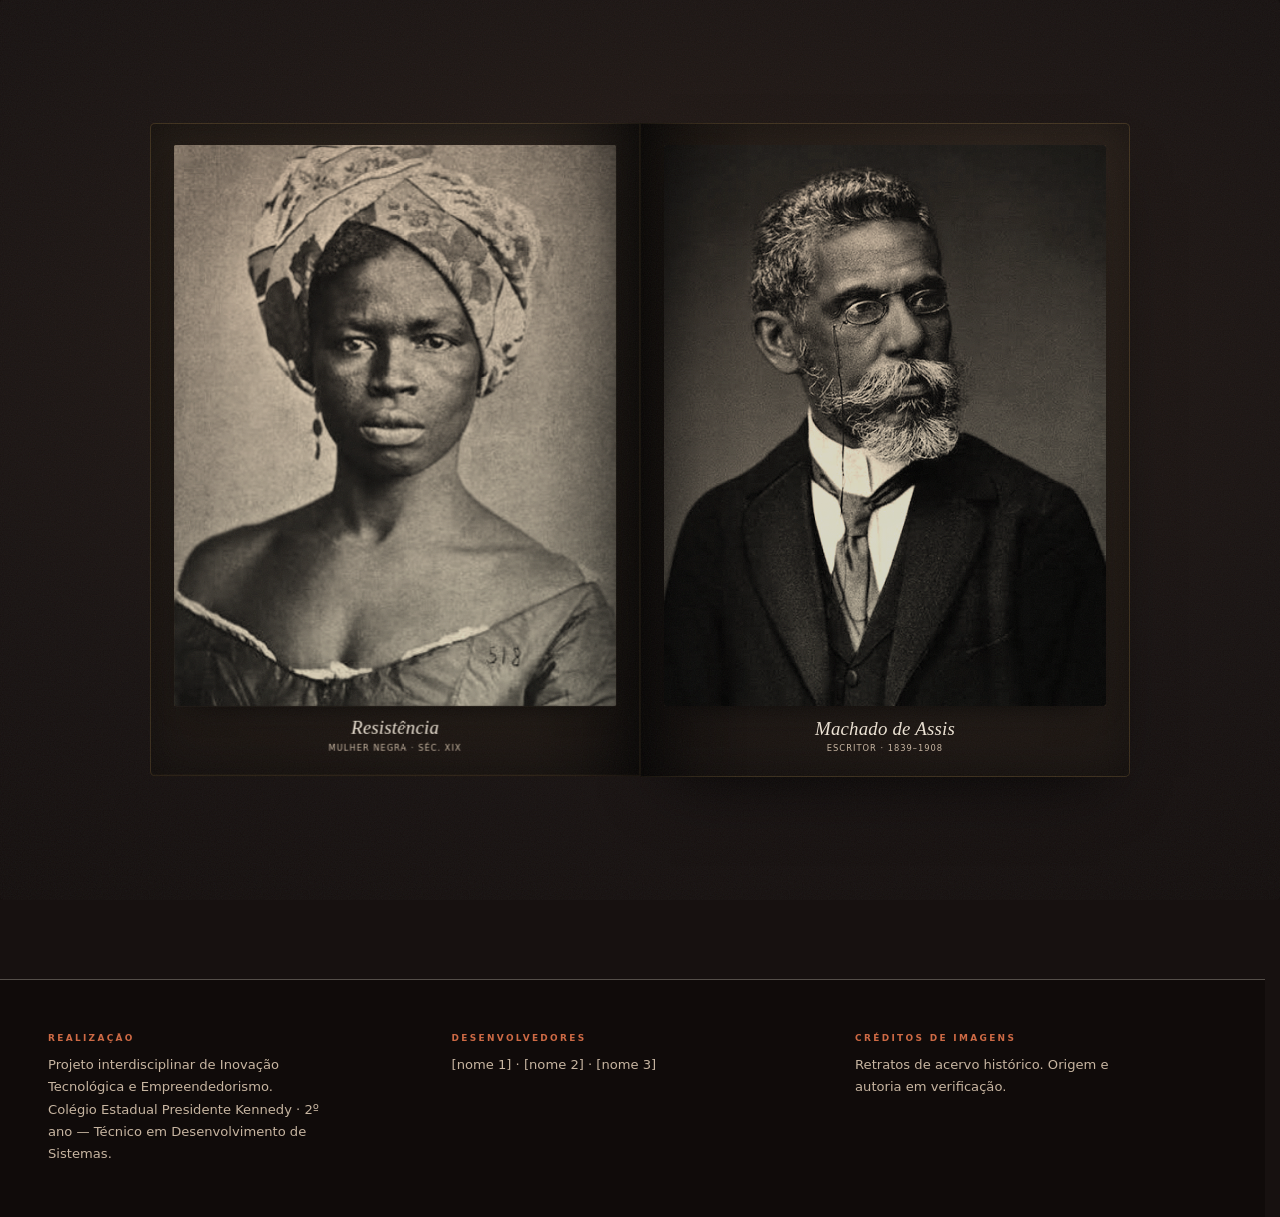
==== index.html @ 30e1b776 "Add files via upload" ====
<!DOCTYPE html>
<html lang="pt-BR">
<head>
  <meta charset="utf-8">
  <meta name="viewport" content="width=device-width, initial-scale=1">
  <title>Sobre Etnias — Memória, diversidade e conhecimento</title>
  <meta name="description" content="Protótipo web educativo do Colégio Estadual Presidente Kennedy sobre protagonismo negro e indígena, cultura, conhecimento e letramento racial.">
  <meta name="theme-color" content="#171110">
  <link rel="stylesheet" href="style.css">
  <link rel="preload" as="image" href="assets/personalidades/mulher-negra-sec-xix.jpg">
  <link rel="preload" as="image" href="assets/personalidades/machado-de-assis.jpg">
  <noscript>
    <style>.entrada{display:none!important}.pagina{opacity:1!important;transform:none!important}</style>
  </noscript>
</head>
<body>

  <!-- ==========================================================
       TELA DE ENTRADA — "abrir o arquivo"
       Camadas: painéis (fundo) < conteúdo < grão de papel
       ========================================================== -->
  <div class="entrada" id="entrada" role="dialog" aria-modal="true" aria-label="Sobre Etnias — tela de entrada" aria-busy="true">

    <div class="entrada__painel entrada__painel--esq" aria-hidden="true"></div>
    <div class="entrada__painel entrada__painel--dir" aria-hidden="true"></div>

    <!-- ETAPA 1 · o fólio se abre em duas folhas -->
    <div class="folio" id="folio" aria-hidden="true">
      <div class="folio__cena">
        <div class="folio__volume">

          <!-- Página direita: aparece quando a capa vira -->
          <div class="folio__pagina folio__pagina--dir">
            <figure class="prancha">
              <div class="prancha__moldura">
                <img class="prancha__img" src="assets/personalidades/machado-de-assis.jpg"
                     width="492" height="624" alt="" decoding="async">
                <span class="prancha__tinta" aria-hidden="true"></span>
              </div>
              <figcaption class="prancha__legenda">
                <span class="prancha__nome">Machado de Assis</span>
                <span class="prancha__nota">Escritor · 1839–1908</span>
              </figcaption>
            </figure>
          </div>

          <!-- Segunda folha: a guarda -->
          <div class="folio__folha folio__folha--guarda">
            <div class="folio__face folio__face--frente">
              <span class="guarda__marca">Sobre Etnias</span>
              <span class="guarda__filete" aria-hidden="true"></span>
              <span class="guarda__lema">Memória · Diversidade · Conhecimento</span>
            </div>
            <div class="folio__face folio__face--verso">
              <figure class="prancha">
                <div class="prancha__moldura">
                  <img class="prancha__img" src="assets/personalidades/mulher-negra-sec-xix.jpg"
                       width="358" height="558" alt="" decoding="async">
                  <span class="prancha__tinta" aria-hidden="true"></span>
                </div>
                <figcaption class="prancha__legenda">
                  <span class="prancha__nome">Resistência</span>
                  <span class="prancha__nota">Mulher negra · séc. XIX</span>
                </figcaption>
              </figure>
            </div>
          </div>

          <!-- Primeira folha: a capa -->
          <div class="folio__folha folio__folha--capa">
            <div class="folio__face folio__face--frente">
              <span class="capa__emblema" aria-hidden="true">
                <svg viewBox="0 0 48 48" focusable="false">
                  <path d="M7 41V22.5a17 17 0 0 1 34 0V41" fill="none" stroke="currentColor" stroke-width="1.6" stroke-linecap="round"/>
                  <path d="M13 41h22" fill="none" stroke="currentColor" stroke-width="1.6" stroke-linecap="round"/>
                  <circle cx="17.5" cy="30.5" r="1.7" fill="currentColor"/>
                  <circle cx="24" cy="26" r="2.4" fill="currentColor"/>
                  <circle cx="30.5" cy="30.5" r="1.7" fill="currentColor"/>
                </svg>
              </span>
              <span class="capa__titulo">Sobre<em>Etnias</em></span>
              <span class="capa__filete" aria-hidden="true"></span>
              <span class="capa__selo">Acervo educativo · ERER 2026</span>
            </div>
            <div class="folio__face folio__face--verso"></div>
          </div>

        </div>
      </div>
    </div>

    <div class="entrada__conteudo">

      <p class="entrada__selo">
        <span>Colégio Estadual Presidente Kennedy</span>
        <span class="entrada__selo-sep" aria-hidden="true">·</span>
        <span>ERER&nbsp;2026</span>
      </p>

      <div class="marca">
        <span class="marca__anel" aria-hidden="true"></span>

        <p class="marca__titulo" aria-hidden="true">
          <span class="marca__linha">
            <span class="letra" style="--i:0">S</span><span class="letra" style="--i:1">o</span><span class="letra" style="--i:2">b</span><span class="letra" style="--i:3">r</span><span class="letra" style="--i:4">e</span>
          </span>
          <span class="marca__linha marca__linha--destaque">
            <span class="letra" style="--i:5">E</span><span class="letra" style="--i:6">t</span><span class="letra" style="--i:7">n</span><span class="letra" style="--i:8">i</span><span class="letra" style="--i:9">a</span><span class="letra" style="--i:10">s</span>
          </span>
        </p>

        <span class="marca__filete" aria-hidden="true"></span>
        <p class="marca__lema">Memória&nbsp;·&nbsp;Diversidade&nbsp;·&nbsp;Conhecimento</p>
      </div>

      <div class="palco">

        <figure class="retrato retrato--esq" style="--dz:1.15">
          <div class="retrato__quadro">
            <img
              class="retrato__img"
              src="assets/personalidades/mulher-negra-sec-xix.jpg"
              width="358" height="558"
              alt="Retrato de estúdio de uma mulher negra não identificada, do século XIX.">
            <span class="retrato__tinta" aria-hidden="true"></span>
          </div>
          <figcaption class="retrato__legenda">
            <span class="retrato__nome">Resistência</span>
            <span class="retrato__detalhe">Mulher negra · séc. XIX</span>
          </figcaption>
        </figure>

        <figure class="retrato retrato--dir" style="--dz:.55">
          <div class="retrato__quadro">
            <img
              class="retrato__img"
              src="assets/personalidades/machado-de-assis.jpg"
              width="492" height="624"
              alt="Retrato do escritor Machado de Assis, de óculos e bigode, em traje formal.">
            <span class="retrato__tinta" aria-hidden="true"></span>
          </div>
          <figcaption class="retrato__legenda">
            <span class="retrato__nome">Machado de Assis</span>
            <span class="retrato__detalhe">Escritor · 1839–1908</span>
          </figcaption>
        </figure>

      </div>

      <div class="entrada__acoes">
        <button class="botao" id="btn-entrar" type="button">
          <span class="botao__texto">Explorar o acervo</span>
          <svg class="botao__seta" width="22" height="10" viewBox="0 0 22 10" fill="none" aria-hidden="true" focusable="false">
            <path d="M0 5h20M16 1l4 4-4 4" stroke="currentColor" stroke-width="1.4" stroke-linecap="round" stroke-linejoin="round"/>
          </svg>
        </button>
        <button class="pular" id="btn-pular" type="button">Pular introdução</button>
      </div>

    </div>

    <div class="entrada__grao" aria-hidden="true"></div>
  </div>

  <!-- ==========================================================
       PÁGINA
       ========================================================== -->
  <div class="pagina" id="pagina">

    <header class="cabecalho">
      <div class="assinatura">
        <span class="assinatura__simbolo" aria-hidden="true">
          <svg viewBox="0 0 48 48" width="46" height="46" role="presentation" focusable="false">
            <path d="M7 41V22.5a17 17 0 0 1 34 0V41" fill="none" stroke="currentColor" stroke-width="2.1" stroke-linecap="round"/>
            <path d="M13 41h22" fill="none" stroke="currentColor" stroke-width="2.1" stroke-linecap="round"/>
            <circle cx="17.5" cy="30.5" r="2" fill="currentColor"/>
            <circle cx="24" cy="26" r="2.8" fill="currentColor"/>
            <circle cx="30.5" cy="30.5" r="2" fill="currentColor"/>
          </svg>
        </span>
        <div class="assinatura__texto">
          <h1 class="assinatura__nome">Sobre Etnias</h1>
          <p class="assinatura__descritor">Acervo educativo · ERER</p>
        </div>
      </div>
      <p class="cabecalho__meta">Colégio Estadual Presidente Kennedy<span class="cabecalho__ano">2026</span></p>
    </header>
<main id="conteudo">

      <section class="heroi" id="inicio" aria-labelledby="titulo-inicio">
        <p class="rotulo">Início</p>

        <h2 class="heroi__titulo" id="titulo-inicio" tabindex="-1">
          Memória, diversidade e conhecimento em <em>diálogo</em>
        </h2>

        <p class="heroi__texto">
          O Sobre Etnias reúne trajetórias, saberes e conceitos das relações étnico-raciais
          em um acervo digital feito para consultar, aprender e revisitar. Aqui, o
          protagonismo negro e indígena está no centro da narrativa — com fontes
          identificadas, linguagem acessível e respeito à diversidade de cada povo e
          comunidade.
        </p>

        <ul class="indice" aria-label="Seções do acervo">
          <li class="indice__item"><span class="indice__numero" aria-hidden="true">01</span><a class="indice__nome" href="protagonismo.html">Protagonismo e História</a><span class="indice__status">explorar</span></li>
          <li class="indice__item"><span class="indice__numero" aria-hidden="true">02</span><a class="indice__nome" href="cultura.html">Cultura e Conhecimento</a><span class="indice__status">explorar</span></li>
          <li class="indice__item"><span class="indice__numero" aria-hidden="true">03</span><a class="indice__nome" href="glossario.html">Aprendizado · glossário</a><span class="indice__status">pesquisar</span></li>
          <li class="indice__item"><span class="indice__numero" aria-hidden="true">04</span><a class="indice__nome" href="quiz.html">Quiz</a><span class="indice__status">participar</span></li>
        </ul>
      </section>

    </main>

    <footer class="rodape">
      <div class="rodape__bloco">
        <p class="rodape__titulo">Realização</p>
        <p class="rodape__texto">
          Projeto interdisciplinar de Inovação Tecnológica e Empreendedorismo.<br>
          Colégio Estadual Presidente Kennedy · 2º ano — Técnico em Desenvolvimento de Sistemas.
        </p>
      </div>
      <div class="rodape__bloco">
        <p class="rodape__titulo">Desenvolvedores</p>
        <p class="rodape__texto">[nome 1] · [nome 2] · [nome 3]</p>
      </div>
      <div class="rodape__bloco">
        <p class="rodape__titulo">Créditos de imagens</p>
        <p class="rodape__texto">
          Retratos de acervo histórico. Origem e autoria em verificação.
        </p>
      </div>
    </footer>

  </div>

  <script src="script.js" defer></script>
</body>
</html>
---- style.css ----
/* ============================================================
   SOBRE ETNIAS — folha de estilo
   Projeto ERER · Colégio Estadual Presidente Kennedy
   ------------------------------------------------------------
   1. Tokens de design
   2. Base e acessibilidade
   3. Abertura do fólio (etapa 1)
   4. Tela de entrada (layout)
   5. Tela de entrada (movimento)
   6. Cabeçalho e página
   7. Responsivo
   8. Movimento reduzido
   ============================================================ */

/* ------------------------------------------------------------
   1. TOKENS
   ------------------------------------------------------------ */
:root {
  /* Cores — paleta editorial e cultural, tema escuro e sóbrio */
  --cor-fundo:        #171110;  /* marrom-carvão (fundo principal) */
  --cor-fundo-alto:   #221A16;  /* luz do gradiente */
  --cor-fundo-baixo:  #100B0A;  /* sombra / rodapé */
  --cor-superficie:   #2A211C;
  --cor-texto:        #F2E8D9;  /* creme (texto principal) */
  --cor-texto-suave:  #C7B5A1;  /* areia (texto secundário) */
  --cor-destaque:     #CE6A45;  /* terracota sóbria, clareada para o escuro */
  --cor-destaque-esc: #A9502C;  /* terracota profunda (estados) */
  --cor-ouro:         #C09555;  /* ouro queimado */
  --cor-ouro-claro:   #E0C892;
  --cor-verde:        #2C6152;
  --cor-linha:        rgba(242, 232, 217, .14);
  --cor-linha-forte:  rgba(242, 232, 217, .30);

  /* Tipografia */
  --fonte-titulo: "Bodoni MT", Didot, "Playfair Display", Georgia, "Times New Roman", serif;
  --fonte-corpo:  "Segoe UI", system-ui, -apple-system, "Helvetica Neue", Arial, sans-serif;

  /* Medidas */
  --gutter: clamp(1.1rem, 4vw, 3rem);
  --raio-arco: 999px 999px 10px 10px;

  /* Sombras — base preta, para leitura no fundo escuro */
  --sombra-baixa: 0 1px 2px rgba(0, 0, 0, .45), 0 16px 36px -22px rgba(0, 0, 0, .9);
  --sombra-alta:  0 2px 5px rgba(0, 0, 0, .5), 0 36px 68px -30px rgba(0, 0, 0, .95);

  /* Movimento */
  --ease-saida:   cubic-bezier(.19, 1, .22, 1);
  --ease-cortina: cubic-bezier(.76, 0, .24, 1);
  --ease-folha:   cubic-bezier(.55, .06, .26, 1);

  /* Textura de papel (SVG embutido, sem dependência externa) */
  --grao: url("data:image/svg+xml,%3Csvg xmlns='http://www.w3.org/2000/svg' width='160' height='160'%3E%3Cfilter id='g'%3E%3CfeTurbulence type='fractalNoise' baseFrequency='0.85' numOctaves='4' stitchTiles='stitch'/%3E%3C/filter%3E%3Crect width='160' height='160' filter='url(%23g)'/%3E%3C/svg%3E");
}

/* ------------------------------------------------------------
   2. BASE
   ------------------------------------------------------------ */
*,
*::before,
*::after { box-sizing: border-box; }

html {
  -webkit-text-size-adjust: 100%;
  scrollbar-gutter: stable;
  scroll-behavior: smooth;
  color-scheme: dark;
}

body {
  margin: 0;
  background: var(--cor-fundo);
  color: var(--cor-texto);
  font-family: var(--fonte-corpo);
  font-size: clamp(1rem, .96rem + .2vw, 1.075rem);
  line-height: 1.65;
  overflow-x: clip;
  -webkit-font-smoothing: antialiased;
  text-rendering: optimizeLegibility;
}

body.travado { overflow: hidden; }

img { max-width: 100%; height: auto; }

p { margin: 0 0 1em; }

/* Seleção de texto legível sobre terracota */
::selection {
  background: rgba(206, 106, 69, .42);
  color: var(--cor-texto);
}

/* Foco visível e consistente em toda a aplicação */
:where(a, button, [tabindex]):focus-visible {
  outline: 2px solid var(--cor-destaque);
  outline-offset: 3px;
  border-radius: 3px;
}

/* A entrada (etapa 2) só entra em cena quando o fólio termina de
   abrir. Até lá, as animações ficam paradas no primeiro quadro. */
.entrada:not(.is-pronta) .entrada__conteudo,
.entrada:not(.is-pronta) .entrada__conteudo *,
.entrada:not(.is-pronta) .marca__anel::after {
  animation-play-state: paused;
}

/* ------------------------------------------------------------
   3. ABERTURA DO FÓLIO — ETAPA 1
   ------------------------------------------------------------ */
/* Palco do fólio — fundo opaco que cobre a entrada até a abertura */
.folio {
  position: absolute;
  inset: 0;
  z-index: 6;
  display: grid;
  place-items: center;
  padding: clamp(.75rem, 3vh, 2.25rem) var(--gutter);
  overflow: hidden;
  background:
    radial-gradient(115% 90% at 50% 36%,
      #251B16 0%,
      var(--cor-fundo) 54%,
      var(--cor-fundo-baixo) 100%);
  perspective: 3000px;
  perspective-origin: 50% 44%;
  cursor: pointer;
  transition:
    opacity .55s ease,
    filter .55s ease,
    transform .55s var(--ease-saida);
}

.folio[hidden] { display: none; }

.folio.is-fora {
  opacity: 0;
  filter: blur(4px);
  transform: scale(1.035);
  pointer-events: none;
}

/* O volume fechado nasce centralizado; ao abrir, o espalhamento
   (duas páginas) desliza para o centro da tela. */
.folio__cena {
  position: relative;
  width: min(92vw, 980px, 118vh);
  aspect-ratio: 3 / 2;
  translate: -25% 0;
  transform-style: preserve-3d;
  opacity: 0;
  animation: folio-surge .7s var(--ease-saida) .05s forwards;
  transition: translate 1.05s var(--ease-saida);
}

.folio.is-abrindo .folio__cena { translate: 0 0; }

@keyframes folio-surge {
  from { opacity: 0; }
  to   { opacity: 1; }
}

.folio__volume {
  position: absolute;
  inset: 0;
  transform-style: preserve-3d;
}

/* Página direita — o miolo que fica exposto */
.folio__pagina--dir {
  position: absolute;
  top: 0;
  bottom: 0;
  left: 50%;
  width: 50%;
  overflow: hidden;
  border-radius: 0 5px 5px 0;
  background:
    radial-gradient(120% 100% at 76% 10%,
      #2B211A 0%,
      #201812 58%,
      #18120F 100%);
  box-shadow:
    inset 0 0 0 1px rgba(192, 149, 85, .22),
    inset 0 0 46px rgba(0, 0, 0, .45),
    0 30px 60px -30px rgba(0, 0, 0, .95);
}

/* Sombra da lombada, à esquerda da página direita */
.folio__pagina--dir::before {
  content: "";
  position: absolute;
  inset: 0 auto 0 0;
  width: 22%;
  z-index: 3;
  background: linear-gradient(90deg,
      rgba(0, 0, 0, .66),
      rgba(0, 0, 0, .18) 56%,
      transparent);
  pointer-events: none;
}

/* ------------------------------------------------------------
   As duas folhas
   ------------------------------------------------------------ */
.folio__folha {
  position: absolute;
  top: 0;
  bottom: 0;
  left: 50%;
  width: 50%;
  transform-origin: left center;
  transform-style: preserve-3d;
  transition: transform .85s var(--ease-folha);
  will-change: transform;
}

/* z próprio de cada folha: capa na frente quando fechada,
   guarda na frente depois de virada */
.folio__folha--guarda { transform: translateZ(3px) rotateY(0deg); }
.folio__folha--capa   { transform: translateZ(6px) rotateY(0deg); }

.folio.is-abrindo .folio__folha--capa {
  transform: translateZ(2px) rotateY(-180deg);
}

.folio.is-virando .folio__folha--guarda {
  transform: translateZ(6px) rotateY(-180deg);
}

.folio__face {
  position: absolute;
  inset: 0;
  overflow: hidden;
  -webkit-backface-visibility: hidden;
  backface-visibility: hidden;
}

.folio__face--frente { border-radius: 0 5px 5px 0; }
.folio__face--verso  { transform: rotateY(180deg); border-radius: 5px 0 0 5px; }

/* ------------------------------------------------------------
   Capa (couro e ouro)
   ------------------------------------------------------------ */
.folio__folha--capa .folio__face--frente {
  display: flex;
  flex-direction: column;
  align-items: center;
  justify-content: center;
  gap: clamp(.45rem, 1.6vh, 1.05rem);
  padding: 9%;
  text-align: center;
  border-radius: 3px 6px 6px 3px;
  background:
    radial-gradient(120% 90% at 32% 18%,
      #3A2A20 0%,
      #251A14 46%,
      #170F0C 100%);
  box-shadow:
    inset 0 0 0 1px rgba(192, 149, 85, .26),
    inset 0 0 80px rgba(0, 0, 0, .7),
    0 30px 60px -26px rgba(0, 0, 0, .95);
}

/* Lombada */
.folio__folha--capa .folio__face--frente::before {
  content: "";
  position: absolute;
  inset: 0 auto 0 0;
  width: 8%;
  background: linear-gradient(90deg,
      rgba(0, 0, 0, .62),
      rgba(0, 0, 0, .16) 62%,
      transparent);
  box-shadow: inset -1px 0 0 rgba(192, 149, 85, .22);
}

/* Corte das páginas (fore-edge) */
.folio__folha--capa .folio__face--frente::after {
  content: "";
  position: absolute;
  inset: 1.5% 0 1.5% auto;
  width: 4px;
  opacity: .55;
  background: repeating-linear-gradient(
    to bottom,
    rgba(242, 232, 217, .38) 0 1px,
    rgba(242, 232, 217, .04) 1px 3px);
}

.capa__emblema {
  display: grid;
  place-items: center;
  width: clamp(46px, 8.5vh, 72px);
  aspect-ratio: 1;
  border: 1px solid rgba(192, 149, 85, .45);
  border-radius: 50%;
  color: var(--cor-ouro-claro);
  box-shadow:
    inset 0 0 0 1px rgba(0, 0, 0, .4),
    0 0 26px rgba(192, 149, 85, .12);
}

.capa__emblema svg { width: 56%; height: 56%; }

.capa__titulo {
  display: flex;
  flex-direction: column;
  align-items: center;
  font-family: var(--fonte-titulo);
  font-size: clamp(1.5rem, 4.4vh, 2.8rem);
  line-height: .94;
  letter-spacing: -.02em;
  color: var(--cor-texto);
}

.capa__titulo em {
  font-style: italic;
  color: var(--cor-ouro-claro);
}

.capa__filete {
  width: clamp(56px, 26%, 128px);
  height: 1px;
  background: linear-gradient(90deg, transparent, var(--cor-ouro), transparent);
}

.capa__selo {
  font-size: clamp(.44rem, 1vh, .6rem);
  font-weight: 600;
  letter-spacing: .26em;
  text-transform: uppercase;
  color: var(--cor-texto-suave);
}

/* ------------------------------------------------------------
   Folha de guarda (página de rosto)
   ------------------------------------------------------------ */
.folio__folha--guarda .folio__face--frente {
  display: flex;
  flex-direction: column;
  align-items: center;
  justify-content: center;
  gap: clamp(.4rem, 1.4vh, .9rem);
  padding: 8%;
  text-align: center;
  border-radius: 3px 5px 5px 3px;
  background: radial-gradient(120% 100% at 26% 16%,
      #2A211A 0%,
      #201812 56%,
      #191310 100%);
  box-shadow:
    inset 0 0 0 1px rgba(192, 149, 85, .16),
    inset 0 0 60px rgba(0, 0, 0, .55);
}

.guarda__marca {
  font-family: var(--fonte-titulo);
  font-size: clamp(.85rem, 2.5vh, 1.45rem);
  letter-spacing: .02em;
  color: var(--cor-texto);
}

.guarda__filete {
  width: clamp(46px, 42%, 118px);
  height: 1px;
  background: linear-gradient(90deg, transparent, rgba(192, 149, 85, .7), transparent);
}

.guarda__lema {
  font-size: clamp(.4rem, .9vh, .54rem);
  font-weight: 600;
  letter-spacing: .22em;
  text-transform: uppercase;
  color: var(--cor-texto-suave);
}

/* Guarda-verso = página esquerda do espalhamento */
.folio__folha--guarda .folio__face--verso {
  background: radial-gradient(120% 100% at 70% 14%,
      #2A211A 0%,
      #201812 58%,
      #18120F 100%);
  box-shadow:
    inset 0 0 0 1px rgba(192, 149, 85, .22),
    inset 0 0 46px rgba(0, 0, 0, .45);
}

/* Sombra da lombada, à direita da página esquerda */
.folio__folha--guarda .folio__face--verso::after {
  content: "";
  position: absolute;
  inset: 0 0 0 auto;
  width: 22%;
  z-index: 3;
  background: linear-gradient(270deg,
      rgba(0, 0, 0, .62),
      rgba(0, 0, 0, .16) 56%,
      transparent);
  pointer-events: none;
}

/* Verso da capa — guarda interna com moldura discreta */
.folio__folha--capa .folio__face--verso {
  background: radial-gradient(120% 100% at 30% 18%,
      #241B15 0%,
      #1B1410 62%,
      #150F0C 100%);
  box-shadow: inset 0 0 0 1px rgba(192, 149, 85, .1);
}

.folio__folha--capa .folio__face--verso::before {
  content: "";
  position: absolute;
  inset: 6%;
  border: 1px solid rgba(192, 149, 85, .14);
}

/* ------------------------------------------------------------
   Prancha — o retrato impresso em cada página
   ------------------------------------------------------------ */
.prancha {
  position: absolute;
  inset: 0;
  display: grid;
  grid-template-rows: minmax(0, 1fr) auto;
  gap: clamp(.28rem, 1.1vh, .75rem);
  margin: 0;
  padding: clamp(.55rem, 2.4vh, 1.7rem) clamp(.5rem, 2.2vw, 1.5rem);
}

.prancha__moldura {
  position: relative;
  justify-self: stretch;
  width: 100%;
  min-height: 0;
  overflow: hidden;
  border-radius: 2px;
  background: var(--cor-superficie);
  box-shadow:
    inset 0 0 0 1px rgba(192, 149, 85, .42),
    0 14px 30px -18px rgba(0, 0, 0, .9);
}

.prancha__img {
  display: block;
  width: 100%;
  height: 100%;
  object-fit: cover;
  object-position: 50% 22%;
  filter: grayscale(1) sepia(.45) contrast(1.02) brightness(.9);
}

.prancha__tinta {
  position: absolute;
  inset: 0;
  background: linear-gradient(160deg, rgba(206, 106, 69, .48), rgba(44, 97, 82, .34));
  mix-blend-mode: multiply;
  opacity: .3;
  pointer-events: none;
}

.prancha__legenda {
  display: grid;
  justify-items: center;
  gap: .08rem;
  text-align: center;
  font-size: .52rem;
  letter-spacing: .18em;
  text-transform: uppercase;
  line-height: 1.4;
  color: var(--cor-texto-suave);
  opacity: 0;
  transform: translateY(6px);
  transition: opacity .6s ease, transform .6s var(--ease-saida);
}

.folio.is-aberto .prancha__legenda {
  opacity: 1;
  transform: none;
}

.prancha__nome {
  font-family: var(--fonte-titulo);
  font-style: italic;
  font-size: clamp(.82rem, 2.1vh, 1.18rem);
  letter-spacing: .01em;
  text-transform: none;
  color: var(--cor-texto);
}

.prancha__nota {
  font-size: clamp(.4rem, .95vh, .52rem);
  letter-spacing: .12em;
}

/* ------------------------------------------------------------
   4. TELA DE ENTRADA — LAYOUT
   ------------------------------------------------------------ */
.entrada {
  position: fixed;
  inset: 0;
  z-index: 100;
  display: grid;
  place-items: center;
  padding: clamp(1.25rem, 4vh, 3rem) var(--gutter);
  overflow: hidden;
  isolation: isolate;
}

/* O diálogo recebe foco programático apenas para anunciar a tela
   ao leitor de tela; o anel de foco não é necessário aqui. */
.entrada:focus { outline: none; }

.entrada[hidden] { display: none; }

/* Painéis da cortina. O gradiente é desenhado em escala de viewport
   inteira e recortado em cada metade, para que as duas se encontrem
   sem emenda no centro. */
.entrada__painel {
  position: absolute;
  top: 0;
  bottom: 0;
  width: calc(50% + 1px);
  background-color: var(--cor-fundo);
  background-image: radial-gradient(125% 95% at 50% 6%,
      var(--cor-fundo-alto) 0%,
      var(--cor-fundo) 44%,
      var(--cor-fundo-baixo) 100%);
  background-size: 100vw 100vh;
  background-repeat: no-repeat;
  will-change: transform;
}

.entrada__painel--esq {
  left: 0;
  background-position: left top;
}

.entrada__painel--dir {
  right: 0;
  background-position: right top;
}

/* Fio de ouro na emenda central */
.entrada__painel--esq::after {
  content: "";
  position: absolute;
  top: 8%;
  bottom: 8%;
  right: 0;
  width: 1px;
  background: linear-gradient(to bottom,
      transparent,
      rgba(192, 149, 85, .55) 22%,
      rgba(192, 149, 85, .55) 78%,
      transparent);
}

.entrada__conteudo {
  position: relative;
  z-index: 2;
  width: min(1180px, 100%);
  display: grid;
  grid-template-columns: auto minmax(0, 1fr) auto;
  grid-template-areas:
    "selo  selo  selo"
    "esq   marca dir"
    "acoes acoes acoes";
  align-items: center;
  justify-items: center;
  row-gap: clamp(1rem, 3vh, 2.4rem);
  column-gap: clamp(1rem, 4vw, 3.2rem);
  text-align: center;
}

/* Selo institucional */
.entrada__selo {
  grid-area: selo;
  display: flex;
  align-items: center;
  justify-content: center;
  gap: .65rem;
  margin: 0;
  font-size: clamp(.58rem, .52rem + .28vw, .7rem);
  font-weight: 600;
  letter-spacing: .26em;
  text-transform: uppercase;
  color: var(--cor-destaque);
  opacity: 0;
  animation: surgir .9s var(--ease-saida) .05s forwards;
}

.entrada__selo-sep { color: var(--cor-ouro); }

.entrada__selo span:first-child::before,
.entrada__selo span:last-child::after {
  content: "";
  display: inline-block;
  width: clamp(18px, 3vw, 46px);
  height: 1px;
  margin-inline: .65rem;
  vertical-align: middle;
  background: linear-gradient(90deg, transparent, var(--cor-ouro));
}

.entrada__selo span:last-child::after {
  background: linear-gradient(90deg, var(--cor-ouro), transparent);
}

/* Assinatura tipográfica */
.marca {
  grid-area: marca;
  position: relative;
  display: grid;
  justify-items: center;
  gap: .55rem;
  padding-block: .35rem;
}

.marca__anel {
  position: absolute;
  top: 50%;
  left: 50%;
  width: clamp(280px, 40vw, 520px);
  aspect-ratio: 1;
  translate: -50% -50%;
  border: 1px solid rgba(192, 149, 85, .3);
  border-radius: 50%;
  opacity: 0;
  animation: surgir 1.6s ease-out .15s forwards;
  pointer-events: none;
}

.marca__anel::before {
  content: "";
  position: absolute;
  inset: 11%;
  border: 1px solid var(--cor-linha);
  border-radius: 50%;
}

.marca__anel::after {
  content: "";
  position: absolute;
  inset: 24%;
  border: 1px dashed rgba(192, 149, 85, .28);
  border-radius: 50%;
  animation: girar 90s linear infinite;
}

.marca__titulo {
  position: relative;
  margin: 0;
  font-family: var(--fonte-titulo);
  font-weight: 400;
  font-size: clamp(3.1rem, 10.5vw, 8.25rem);
  line-height: .88;
  letter-spacing: -.025em;
  text-align: center;
}

/* Máscara de cada linha — as letras sobem por trás dela */
.marca__linha {
  display: block;
  overflow: hidden;
  padding-block: .045em;
  perspective: 700px;
}

.marca__linha--destaque {
  color: var(--cor-destaque);
  font-style: italic;
}

.letra {
  display: inline-block;
  transform-origin: 50% 100%;
  opacity: 0;
  transform: translateY(112%) rotateX(-58deg);
  animation: letra-sobe .98s var(--ease-saida) forwards;
  animation-delay: calc(var(--i) * 40ms + .1s);
  will-change: transform, opacity;
}

.marca__filete {
  display: block;
  width: min(230px, 56%);
  height: 1px;
  margin-top: .2rem;
  background: linear-gradient(90deg, transparent, var(--cor-ouro), transparent);
  transform: scaleX(0);
  animation: filete-abre .95s var(--ease-saida) .72s forwards;
}

.marca__lema {
  margin: 0;
  font-size: clamp(.58rem, .52rem + .26vw, .7rem);
  font-weight: 600;
  letter-spacing: .34em;
  text-transform: uppercase;
  color: var(--cor-texto-suave);
  opacity: 0;
  animation: surgir .9s var(--ease-saida) .82s forwards;
}

/* Palco 3D dos retratos.
   .palco usa display:contents para que os retratos ocupem as áreas
   "esq" e "dir" do grid da entrada. A perspectiva é aplicada no
   próprio retrato, junto com a rotação de paralaxe. */
.palco { display: contents; }

.retrato {
  margin: 0;
  width: clamp(132px, 16.5vw, 226px);
  display: grid;
  gap: .7rem;
  justify-items: center;
  translate: 0 var(--deslocamento, 0);
  /* Paralaxe 3D — variáveis escritas pelo JS (script.js) */
  transform:
    perspective(1400px)
    rotateY(calc(var(--px, 0) * 7deg))
    rotateX(calc(var(--py, 0) * -5deg))
    translateZ(calc(var(--dz, 0) * 11px));
  transition: transform .55s var(--ease-saida);
  will-change: transform;
}

.retrato--esq {
  grid-area: esq;
  --deslocamento: 14px;
}

.retrato--dir {
  grid-area: dir;
  --deslocamento: -10px;
}

.retrato__quadro {
  position: relative;
  width: 100%;
  aspect-ratio: 3 / 4;
  border-radius: var(--raio-arco);
  overflow: hidden;
  background: var(--cor-superficie);
  box-shadow: inset 0 0 0 1px rgba(242, 232, 217, .10), var(--sombra-alta);
  outline: 1px solid rgba(192, 149, 85, .45);
  outline-offset: 7px;
}

.retrato--esq .retrato__quadro {
  animation: retrato-entra 1.2s var(--ease-saida) .5s both;
}

.retrato--dir .retrato__quadro {
  animation: retrato-entra 1.2s var(--ease-saida) .6s both;
}

.retrato__img {
  display: block;
  width: 100%;
  height: 100%;
  object-fit: cover;
  object-position: 50% 26%;
  filter: grayscale(1) sepia(.42) contrast(1.03) brightness(.96);
  animation: revelar-foto 2.2s ease-out .62s forwards;
}

/* Véu terracota — dá o tom duotônico do retrato */
.retrato__tinta {
  position: absolute;
  inset: 0;
  background: linear-gradient(160deg, rgba(206, 106, 69, .5), rgba(44, 97, 82, .38));
  mix-blend-mode: multiply;
  opacity: .34;
  animation: tinta-sai 2.2s ease-out .62s forwards;
  pointer-events: none;
}

.retrato__legenda {
  display: grid;
  gap: .12rem;
  width: 100%;
  font-size: .56rem;
  letter-spacing: .2em;
  text-transform: uppercase;
  color: var(--cor-texto-suave);
  line-height: 1.45;
}

.retrato__nome {
  font-family: var(--fonte-titulo);
  font-style: italic;
  font-size: clamp(.92rem, .86rem + .3vw, 1.06rem);
  letter-spacing: .01em;
  text-transform: none;
  color: var(--cor-texto);
}

.retrato__detalhe {
  display: block;
  margin-inline: auto;
  font-size: .53rem;
  letter-spacing: .13em;
}

/* Ações */
.entrada__acoes {
  grid-area: acoes;
  display: grid;
  gap: .55rem;
  justify-items: center;
  margin-top: clamp(.4rem, 1.6vh, 1rem);
  opacity: 0;
  /* Fora da árvore de foco até o fólio terminar de abrir */
  visibility: hidden;
  animation: surgir .9s var(--ease-saida) 1.05s forwards;
}

.entrada.is-pronta .entrada__acoes { visibility: visible; }

.botao {
  position: relative;
  display: inline-flex;
  align-items: center;
  gap: .8rem;
  padding: 1.02rem 2.1rem;
  border: 0;
  border-radius: 999px;
  background: var(--cor-texto);
  color: var(--cor-fundo);
  font-family: inherit;
  font-size: .72rem;
  font-weight: 600;
  letter-spacing: .2em;
  text-transform: uppercase;
  cursor: pointer;
  overflow: hidden;
  box-shadow: var(--sombra-baixa);
  transition: transform .4s var(--ease-saida),
              box-shadow .4s var(--ease-saida);
  -webkit-tap-highlight-color: transparent;
}

.botao::before {
  content: "";
  position: absolute;
  inset: 0;
  background: var(--cor-destaque);
  transform: translateY(101%);
  transition: transform .45s var(--ease-cortina);
}

.botao > * { position: relative; }

.botao__seta { transition: transform .4s var(--ease-saida); }

.botao:hover {
  transform: translateY(-2px);
  box-shadow: var(--sombra-alta);
}

.botao:hover::before { transform: translateY(0); }
.botao:hover .botao__seta { transform: translateX(5px); }

.botao:active {
  transform: translateY(0) scale(.985);
}

.pular {
  padding: .45rem .2rem;
  border: 0;
  border-bottom: 1px solid transparent;
  background: none;
  color: var(--cor-texto-suave);
  font-family: inherit;
  font-size: .6rem;
  letter-spacing: .22em;
  text-transform: uppercase;
  cursor: pointer;
  transition: color .3s, border-color .3s;
}

.pular:hover {
  color: var(--cor-texto);
  border-bottom-color: var(--cor-ouro);
}

/* Grão de papel por cima de tudo, inclusive do fólio */
.entrada__grao {
  position: absolute;
  inset: 0;
  z-index: 9;
  background-image: var(--grao);
  background-size: 160px 160px;
  opacity: .06;
  mix-blend-mode: screen;
  pointer-events: none;
  transition: opacity .4s ease;
}

/* ------------------------------------------------------------
   5. TELA DE ENTRADA — MOVIMENTO (chaves)
   ------------------------------------------------------------ */
@keyframes letra-sobe {
  0%   { opacity: 0; transform: translateY(112%) rotateX(-58deg); }
  55%  { opacity: 1; }
  100% { opacity: 1; transform: translateY(0) rotateX(0deg); }
}

@keyframes surgir {
  from { opacity: 0; transform: translateY(10px); }
  to   { opacity: 1; transform: translateY(0); }
}

@keyframes filete-abre {
  from { transform: scaleX(0); opacity: 0; }
  to   { transform: scaleX(1); opacity: 1; }
}

@keyframes retrato-entra {
  0% {
    opacity: 0;
    transform: translateY(52px) scale(.94);
    filter: blur(6px);
  }
  100% {
    opacity: 1;
    transform: translateY(0) scale(1);
    filter: blur(0);
  }
}

@keyframes revelar-foto {
  from { filter: grayscale(1) sepia(.55) contrast(.96) brightness(.88); }
  to   { filter: grayscale(.55) sepia(.14) contrast(1.05) brightness(.96); }
}

@keyframes tinta-sai {
  from { opacity: .5; }
  to   { opacity: .14; }
}

@keyframes girar {
  to { rotate: 360deg; }
}

/* Saída — cortina se abre */
.entrada__painel {
  transition: transform .9s var(--ease-cortina);
}

.entrada.is-saindo .entrada__conteudo {
  animation: conteudo-sai .42s cubic-bezier(.55, 0, .85, .3) forwards;
}

.entrada.is-saindo .entrada__grao { opacity: 0; }

.entrada.is-saindo .entrada__painel--esq { transform: translate3d(-101%, 0, 0); }
.entrada.is-saindo .entrada__painel--dir { transform: translate3d(101%, 0, 0); }

@keyframes conteudo-sai {
  to {
    opacity: 0;
    transform: translateY(-14px) scale(.985);
    filter: blur(3px);
  }
}

/* ------------------------------------------------------------
   6. CABEÇALHO E PÁGINA
   ------------------------------------------------------------ */
.pagina {
  display: flex;
  flex-direction: column;
  min-height: 100dvh;
}

.cabecalho {
  position: sticky;
  top: 0;
  z-index: 20;
  display: flex;
  flex-wrap: wrap;
  gap: 1rem;
  align-items: center;
  justify-content: space-between;
  padding: .9rem var(--gutter);
  border-bottom: 1px solid var(--cor-linha);
  background: rgba(23, 17, 16, .78);
  -webkit-backdrop-filter: blur(10px);
  backdrop-filter: blur(10px);
}

.assinatura {
  display: flex;
  align-items: center;
  gap: .7rem;
}

.assinatura__simbolo {
  display: grid;
  place-items: center;
  color: var(--cor-destaque);
}

.assinatura__texto { display: grid; gap: .05rem; }

.assinatura__nome {
  margin: 0;
  font-family: var(--fonte-titulo);
  font-size: 1.5rem;
  font-weight: 400;
  line-height: 1;
  letter-spacing: -.01em;
}

.assinatura__descritor {
  margin: 0;
  font-size: .55rem;
  font-weight: 600;
  letter-spacing: .26em;
  text-transform: uppercase;
  color: var(--cor-texto-suave);
}

.cabecalho__meta {
  display: flex;
  align-items: center;
  gap: .8rem;
  margin: 0;
  font-size: .58rem;
  font-weight: 600;
  letter-spacing: .2em;
  text-transform: uppercase;
  color: var(--cor-texto-suave);
}

.cabecalho__ano {
  padding: .15rem .5rem;
  border: 1px solid var(--cor-linha-forte);
  border-radius: 999px;
  color: var(--cor-destaque);
}

.heroi {
  width: min(1060px, 100%);
  margin-inline: auto;
  padding: clamp(2.6rem, 7vw, 6rem) var(--gutter) clamp(3.5rem, 9vw, 7rem);
}

.rotulo {
  display: inline-flex;
  align-items: center;
  gap: .7rem;
  margin: 0 0 clamp(1rem, 2.5vw, 1.8rem);
  font-size: .6rem;
  font-weight: 600;
  letter-spacing: .3em;
  text-transform: uppercase;
  color: var(--cor-destaque);
}

.rotulo::after {
  content: "";
  width: clamp(40px, 8vw, 96px);
  height: 1px;
  background: linear-gradient(90deg, var(--cor-ouro), transparent);
}

.heroi__titulo {
  max-width: 20ch;
  margin: 0 0 clamp(1.2rem, 2.6vw, 1.9rem);
  font-family: var(--fonte-titulo);
  font-size: clamp(2.35rem, 6.2vw, 4.6rem);
  font-weight: 400;
  line-height: 1.04;
  letter-spacing: -.028em;
  text-wrap: balance;
}

.heroi__titulo em {
  color: var(--cor-destaque);
  font-style: italic;
}

.heroi__titulo:focus { outline: none; }

.heroi__texto {
  max-width: 62ch;
  margin: 0;
  font-size: clamp(.98rem, .94rem + .25vw, 1.1rem);
  line-height: 1.75;
  color: var(--cor-texto-suave);
}

/* Índice das próximas seções */
.indice {
  margin: clamp(2.4rem, 6vw, 4rem) 0 0;
  padding: 0;
  list-style: none;
  border-top: 1px solid var(--cor-linha);
}

.indice__item {
  display: grid;
  grid-template-columns: 2.6rem minmax(0, 1fr) auto;
  gap: 1rem;
  align-items: baseline;
  padding: .95rem .25rem;
  border-bottom: 1px solid var(--cor-linha);
}

.indice__numero {
  font-family: var(--fonte-titulo);
  font-style: italic;
  font-size: .95rem;
  color: var(--cor-ouro);
}

.indice__nome {
  font-size: clamp(.95rem, .9rem + .3vw, 1.15rem);
  letter-spacing: -.01em;
}

.indice__status {
  font-size: .54rem;
  font-weight: 600;
  letter-spacing: .22em;
  text-transform: uppercase;
  color: var(--cor-texto-suave);
}

.rodape {
  display: grid;
  gap: clamp(1.4rem, 4vw, 2.6rem);
  grid-template-columns: repeat(auto-fit, minmax(min(100%, 220px), 1fr));
  padding: clamp(2rem, 5vw, 3.2rem) var(--gutter);
  border-top: 1px solid var(--cor-linha-forte);
  background: var(--cor-fundo-baixo);
  font-size: .82rem;
}

.rodape__titulo {
  margin: 0 0 .5rem;
  font-size: .56rem;
  font-weight: 700;
  letter-spacing: .26em;
  text-transform: uppercase;
  color: var(--cor-destaque);
}

.rodape__texto {
  margin: 0;
  max-width: 34ch;
  line-height: 1.7;
  color: var(--cor-texto-suave);
}

/* Entrada suave do conteúdo ao final da cortina */
.pagina.revelada .heroi__titulo {
  animation: heroi-entra .9s var(--ease-saida) both;
}

.pagina.revelada .heroi__texto,
.pagina.revelada .indice {
  animation: surgir .8s var(--ease-saida) .12s both;
}

@keyframes heroi-entra {
  from { opacity: 0; transform: translateY(18px); }
  to   { opacity: 1; transform: translateY(0); }
}

/* ------------------------------------------------------------
   7. RESPONSIVO
   ------------------------------------------------------------ */

/* Celular — o fólio fica mais alto e estreito, como um livro de mão */
@media (max-width: 700px) {
  .folio { padding-inline: .75rem; }

  .folio__cena {
    width: min(94vw, 68vh);
    aspect-ratio: 4 / 5;
  }

  .prancha { padding: clamp(.45rem, 1.6vh, 1rem) clamp(.4rem, 2vw, .9rem); }

  .capa__selo,
  .guarda__lema { letter-spacing: .16em; }
}

/* Tablet e celular — retratos lado a lado abaixo da assinatura */
@media (max-width: 860px) {
  .entrada__conteudo {
    grid-template-columns: 1fr 1fr;
    grid-template-areas:
      "selo  selo"
      "marca marca"
      "esq   dir"
      "acoes acoes";
    align-items: end;
    row-gap: clamp(.85rem, 2.6vh, 1.6rem);
  }

  .marca__anel { width: clamp(250px, 78vw, 400px); }

  .retrato {
    width: clamp(112px, 34vw, 172px);
    --deslocamento: 0;
    transform: none;
  }

  .retrato--esq { justify-self: end; margin-right: .35rem; }
  .retrato--dir { justify-self: start; margin-left: .35rem; }

  .retrato__nome { font-size: .82rem; }
  .retrato__detalhe { font-size: .46rem; letter-spacing: .08em; }
}

@media (max-width: 520px) {
  .entrada { padding-inline: 1rem; }

  .marca__titulo { font-size: clamp(2.7rem, 15vw, 4.2rem); }
  .marca__lema { letter-spacing: .22em; font-size: .55rem; }

  .entrada__selo {
    flex-direction: column;
    gap: .3rem;
    letter-spacing: .18em;
    line-height: 1.7;
  }

  .entrada__selo-sep { display: none; }
  .entrada__selo span:first-child::before,
  .entrada__selo span:last-child::after { display: none; }

  .botao { padding: .95rem 1.6rem; font-size: .66rem; }

  .cabecalho { padding-block: .7rem; }
  .assinatura__nome { font-size: 1.28rem; }
  .cabecalho__meta { font-size: .5rem; letter-spacing: .14em; }

  .indice__item {
    grid-template-columns: 2rem minmax(0, 1fr);
    row-gap: .15rem;
  }

  .indice__status { grid-column: 2; }
}

/* Telas muito baixas (celular deitado): compacta a entrada */
@media (max-height: 560px) and (orientation: landscape) {
  .marca__anel { display: none; }
  .marca__titulo { font-size: clamp(2rem, 7vh, 3.2rem); }
  .retrato { width: clamp(74px, 15vh, 118px); }
  .retrato__detalhe { display: none; }
  .entrada__conteudo { row-gap: .7rem; }
  .entrada__acoes { margin-top: .3rem; }
  .marca__lema { display: none; }
  .pular { display: none; }
}

/* ------------------------------------------------------------
   8. MOVIMENTO REDUZIDO
   ------------------------------------------------------------ */
@media (prefers-reduced-motion: reduce) {
  html { scroll-behavior: auto; }

  /* Sem abertura encenada: o fólio não aparece e a entrada já
     começa no estado final. */
  .folio { display: none !important; }

  .entrada__conteudo,
  .entrada__conteudo *,
  .marca__anel::after {
    animation-play-state: running !important;
  }

  .entrada__acoes { visibility: visible !important; }

  *,
  *::before,
  *::after {
    animation-duration: .001ms !important;
    animation-delay: 0ms !important;
    animation-iteration-count: 1 !important;
    transition-duration: .001ms !important;
    transition-delay: 0ms !important;
  }

  /* Estados finais garantidos, mesmo sem animação */
  .letra,
  .entrada__selo,
  .marca__lema,
  .marca__filete,
  .entrada__acoes,
  .retrato,
  .marca__anel {
    opacity: 1 !important;
    transform: none !important;
    filter: none !important;
  }

  .marca__filete { transform: scaleX(1) !important; }
  .retrato__img { filter: grayscale(.55) sepia(.14) contrast(1.05) brightness(.96); }
  .retrato__tinta { opacity: .14; }
  .marca__anel::after { animation: none !important; }

  .retrato__quadro { transform: none !important; }
}

/* ------------------------------------------------------------
   9. ACERVO INTERATIVO — navegação, cartões e ferramentas
   ------------------------------------------------------------ */
.menu-principal{position:sticky;top:76px;z-index:19;display:flex;gap:.35rem;justify-content:center;flex-wrap:wrap;padding:.55rem var(--gutter);background:rgba(23,17,16,.94);border-bottom:1px solid var(--cor-linha);backdrop-filter:blur(12px)}
.menu-principal__link{padding:.48rem .8rem;color:var(--cor-texto-suave);font-size:.68rem;letter-spacing:.04em;text-decoration:none;border:1px solid transparent;border-radius:999px;transition:color .2s,border-color .2s,background .2s}
.menu-principal__link:hover,.menu-principal__link.is-ativo{color:var(--cor-texto);border-color:rgba(192,149,85,.45);background:rgba(192,149,85,.08)}
.indice__nome{color:var(--cor-texto);text-decoration:none}.indice__nome:hover{color:var(--cor-destaque)}
.secao-acervo{width:min(1120px,100%);margin-inline:auto;padding:clamp(3.5rem,8vw,7rem) var(--gutter);scroll-margin-top:145px}
.secao-acervo--alternada{width:100%;max-width:none;padding-inline:max(var(--gutter),calc((100% - 1060px)/2));background:linear-gradient(145deg,rgba(44,97,82,.12),rgba(42,33,28,.3));border-block:1px solid var(--cor-linha)}
.secao-cabecalho{max-width:760px;margin-bottom:2rem}.secao-titulo{margin:0 0 1rem;font-family:var(--fonte-titulo);font-size:clamp(2.5rem,6vw,4.7rem);font-weight:400;line-height:1.02;letter-spacing:-.03em}.secao-titulo em{color:var(--cor-destaque);font-weight:400}.secao-intro{max-width:66ch;color:var(--cor-texto-suave);font-size:1rem;line-height:1.8}
.filtros,.abas-cultura{display:flex;flex-wrap:wrap;gap:.55rem;margin:1.7rem 0}.filtro,.aba-cultura{padding:.65rem 1rem;border:1px solid var(--cor-linha-forte);border-radius:999px;background:transparent;color:var(--cor-texto-suave);font:inherit;font-size:.75rem;cursor:pointer}.filtro:hover,.filtro.is-selecionado,.aba-cultura:hover,.aba-cultura.is-ativa{border-color:var(--cor-ouro);background:rgba(192,149,85,.12);color:var(--cor-texto)}
.grade-cartoes{display:grid;grid-template-columns:repeat(3,minmax(0,1fr));gap:1rem}.cartao-personagem{padding:1.35rem;border:1px solid var(--cor-linha);background:linear-gradient(155deg,rgba(42,33,28,.9),rgba(23,17,16,.8));min-width:0}.cartao-personagem[hidden]{display:none}.cartao-personagem__numero,.painel-cultura__selo{font-size:.58rem;font-weight:700;letter-spacing:.2em;color:var(--cor-ouro);text-transform:uppercase}.cartao-personagem h3,.painel-cultura h3,.destaque-cultura h3{margin:.75rem 0 .25rem;font-family:var(--fonte-titulo);font-size:1.65rem;font-weight:400}.cartao-personagem p{font-size:.87rem;color:var(--cor-texto-suave);line-height:1.75}.cartao-personagem .cartao-personagem__periodo{font-size:.68rem;color:var(--cor-destaque);letter-spacing:.06em}.fonte{padding-top:.65rem;border-top:1px solid var(--cor-linha);font-size:.68rem!important;color:var(--cor-ouro-claro)!important}.nota-editorial{margin-top:1.3rem;padding:1rem 1.2rem;border-left:2px solid var(--cor-destaque);background:rgba(206,106,69,.07);font-size:.85rem;color:var(--cor-texto-suave)}.nota-editorial strong{color:var(--cor-texto)}.nota-editorial p{margin:.35rem 0 0}
.painel-cultura{max-width:850px;min-height:245px;padding:clamp(1.4rem,4vw,2.5rem);border:1px solid rgba(192,149,85,.35);background:rgba(23,17,16,.55)}.painel-cultura h3{font-size:2rem}.painel-cultura p{max-width:75ch;color:var(--cor-texto-suave);line-height:1.85}.destaque-cultura{display:flex;gap:1.2rem;align-items:flex-start;max-width:850px;margin-top:1.4rem;padding:1.3rem 0}.destaque-cultura__sinal{font-size:2rem;color:var(--cor-destaque)}.destaque-cultura h3{margin:0 0 .3rem;font-size:1.35rem}.destaque-cultura p{margin:0;color:var(--cor-texto-suave);font-size:.88rem}
.busca-rotulo{display:block;margin:1.5rem 0 .5rem;font-size:.75rem;color:var(--cor-ouro-claro)}.busca-glossario{display:flex;align-items:center;gap:.7rem;padding:.45rem .8rem;border:1px solid var(--cor-linha-forte);background:rgba(42,33,28,.65)}.busca-glossario span{font-size:1.4rem;color:var(--cor-ouro)}.busca-glossario input{flex:1;min-width:0;padding:.6rem 0;border:0;outline:0;background:transparent;color:var(--cor-texto);font:inherit;font-size:.9rem}.busca-glossario input::placeholder{color:#9f9184}.busca-glossario button{padding:.45rem .7rem;border:0;background:transparent;color:var(--cor-destaque);font:inherit;font-size:.75rem;cursor:pointer}.resultado-busca{margin:.7rem 0;font-size:.68rem;color:var(--cor-texto-suave)}.grade-glossario{display:grid;grid-template-columns:repeat(2,minmax(0,1fr));gap:.85rem}.verbete{padding:1.25rem;border:1px solid var(--cor-linha);background:rgba(42,33,28,.48)}.verbete[hidden]{display:none}.verbete h3{margin:0 0 .55rem;font-family:var(--fonte-titulo);font-size:1.55rem;font-weight:400;color:var(--cor-ouro-claro)}.verbete p{margin:.45rem 0;color:var(--cor-texto-suave);font-size:.85rem;line-height:1.75}.verbete .exemplo{padding-left:.8rem;border-left:1px solid var(--cor-destaque)}.verbete .fonte{margin-top:.8rem}.sem-resultados{padding:1.2rem;border:1px dashed var(--cor-linha-forte);color:var(--cor-texto-suave)}
.secao-acervo--quiz{max-width:none;padding-inline:max(var(--gutter),calc((100% - 850px)/2));background:radial-gradient(ellipse at 50% 0,rgba(206,106,69,.11),transparent 65%),var(--cor-fundo-baixo);border-block:1px solid var(--cor-linha)}.secao-acervo--quiz .secao-cabecalho{max-width:850px}.quiz-caixa{max-width:850px;padding:clamp(1.2rem,4vw,2.3rem);border:1px solid rgba(192,149,85,.42);background:linear-gradient(145deg,#2a211c,#1c1512);box-shadow:var(--sombra-baixa)}.quiz-topo{display:flex;justify-content:space-between;gap:1rem;color:var(--cor-ouro-claro);font-size:.72rem}.quiz-barra{height:3px;margin:1rem 0 1.5rem;background:rgba(242,232,217,.12)}.quiz-barra span{display:block;width:20%;height:100%;background:var(--cor-destaque);transition:width .3s}.quiz-categoria{font-size:.58rem;letter-spacing:.2em;color:var(--cor-destaque)}.quiz-pergunta{max-width:38ch;margin:.5rem 0 1.2rem;font-family:var(--fonte-titulo);font-size:clamp(1.45rem,3vw,2rem);font-weight:400;line-height:1.25}.quiz-opcoes{display:grid;grid-template-columns:repeat(2,minmax(0,1fr));gap:.65rem}.quiz-opcao{min-height:54px;padding:.8rem 1rem;text-align:left;border:1px solid var(--cor-linha-forte);background:rgba(23,17,16,.55);color:var(--cor-texto);font:inherit;font-size:.85rem;cursor:pointer;transition:border-color .2s,background .2s}.quiz-opcao:hover:not(:disabled){border-color:var(--cor-ouro);background:rgba(192,149,85,.1)}.quiz-opcao:disabled{cursor:default;opacity:.85}.quiz-opcao.correta{border-color:#76a78b;background:rgba(44,97,82,.3)}.quiz-opcao.incorreta{border-color:#ce6a45;background:rgba(206,106,69,.16)}.quiz-feedback{margin-top:1rem;padding:1rem;border-left:2px solid var(--cor-ouro);background:rgba(192,149,85,.08);color:var(--cor-texto-suave);font-size:.86rem}.quiz-feedback strong{color:var(--cor-texto)}.quiz-acoes{display:flex;justify-content:flex-end;margin-top:1.2rem}.botao-quiz{padding:.75rem 1.1rem;border:1px solid var(--cor-destaque);background:var(--cor-destaque);color:#1b100c;font:inherit;font-size:.76rem;font-weight:700;cursor:pointer}.botao-quiz:disabled{opacity:.4;cursor:not-allowed}.quiz-final{text-align:center;padding:1rem}.quiz-final__nota{font-family:var(--fonte-titulo);font-size:3.5rem;color:var(--cor-ouro-claro)}
@media(max-width:850px){.grade-cartoes{grid-template-columns:repeat(2,minmax(0,1fr))}.menu-principal{top:70px;justify-content:flex-start;overflow-x:auto;flex-wrap:nowrap}.menu-principal__link{white-space:nowrap}}
@media(max-width:560px){.cabecalho__meta{display:none}.menu-principal{top:62px;padding-inline:.7rem}.menu-principal__link{font-size:.62rem;padding:.48rem .65rem}.grade-cartoes,.grade-glossario,.quiz-opcoes{grid-template-columns:1fr}.secao-acervo{scroll-margin-top:120px}.secao-acervo--alternada,.secao-acervo--quiz{padding-inline:var(--gutter)}.cartao-personagem{padding:1.1rem}.quiz-topo{font-size:.65rem}.busca-glossario input{font-size:.78rem}}
@media(prefers-reduced-motion:reduce){.menu-principal__link,.filtro,.aba-cultura,.quiz-barra span,.quiz-opcao{transition:none}}


/* Navegação entre páginas independentes */
.pagina-interna { min-height: 65vh; }
.pagina-interna > .rotulo { margin: 2.2rem auto 1.4rem; width: min(100% - 3rem, 76rem); color: var(--tinta-suave, #8f8175); font-size: .78rem; letter-spacing: .08em; text-transform: uppercase; }
.pagina-interna > .rotulo a { color: inherit; text-decoration: none; }
.pagina-interna > .rotulo a:hover { text-decoration: underline; }
.navegacao-paginas { width: min(100% - 3rem, 76rem); margin: 2.5rem auto 4rem; display: flex; align-items: center; justify-content: space-between; gap: 1rem; flex-wrap: wrap; }
.navegacao-paginas .botao { text-decoration: none; }
.navegacao-paginas .botao--proximo { margin-left: auto; }
@media (max-width: 640px) { .navegacao-paginas { flex-direction: column; align-items: stretch; } .navegacao-paginas .botao { text-align: center; width: 100%; box-sizing: border-box; } .navegacao-paginas .botao--proximo { margin-left: 0; } }
@media (max-width: 640px) {
  .menu-principal { overflow-x: auto; }
  .menu-principal__link { white-space: nowrap; }
}
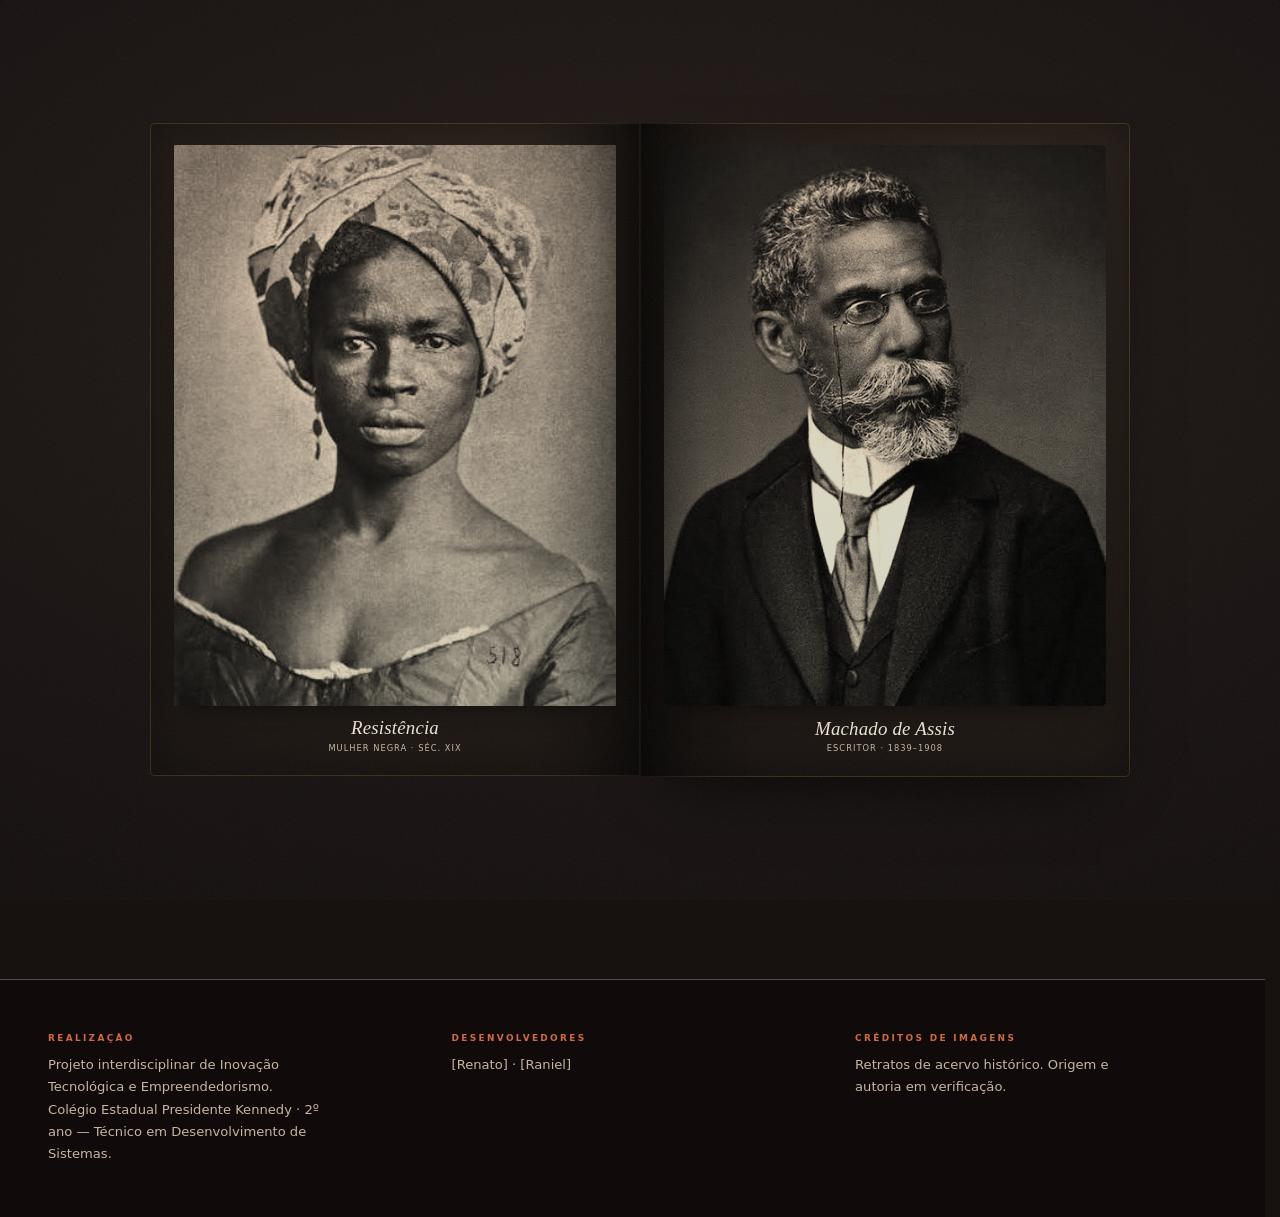
==== commit 106c8c35: "Add files via upload" ====
--- a/index.html
+++ b/index.html
@@ -222,7 +222,7 @@
       </div>
       <div class="rodape__bloco">
         <p class="rodape__titulo">Desenvolvedores</p>
-        <p class="rodape__texto">[nome 1] · [nome 2] · [nome 3]</p>
+        <p class="rodape__texto">[Renato] · [Raniel]</p>
       </div>
       <div class="rodape__bloco">
         <p class="rodape__titulo">Créditos de imagens</p>
